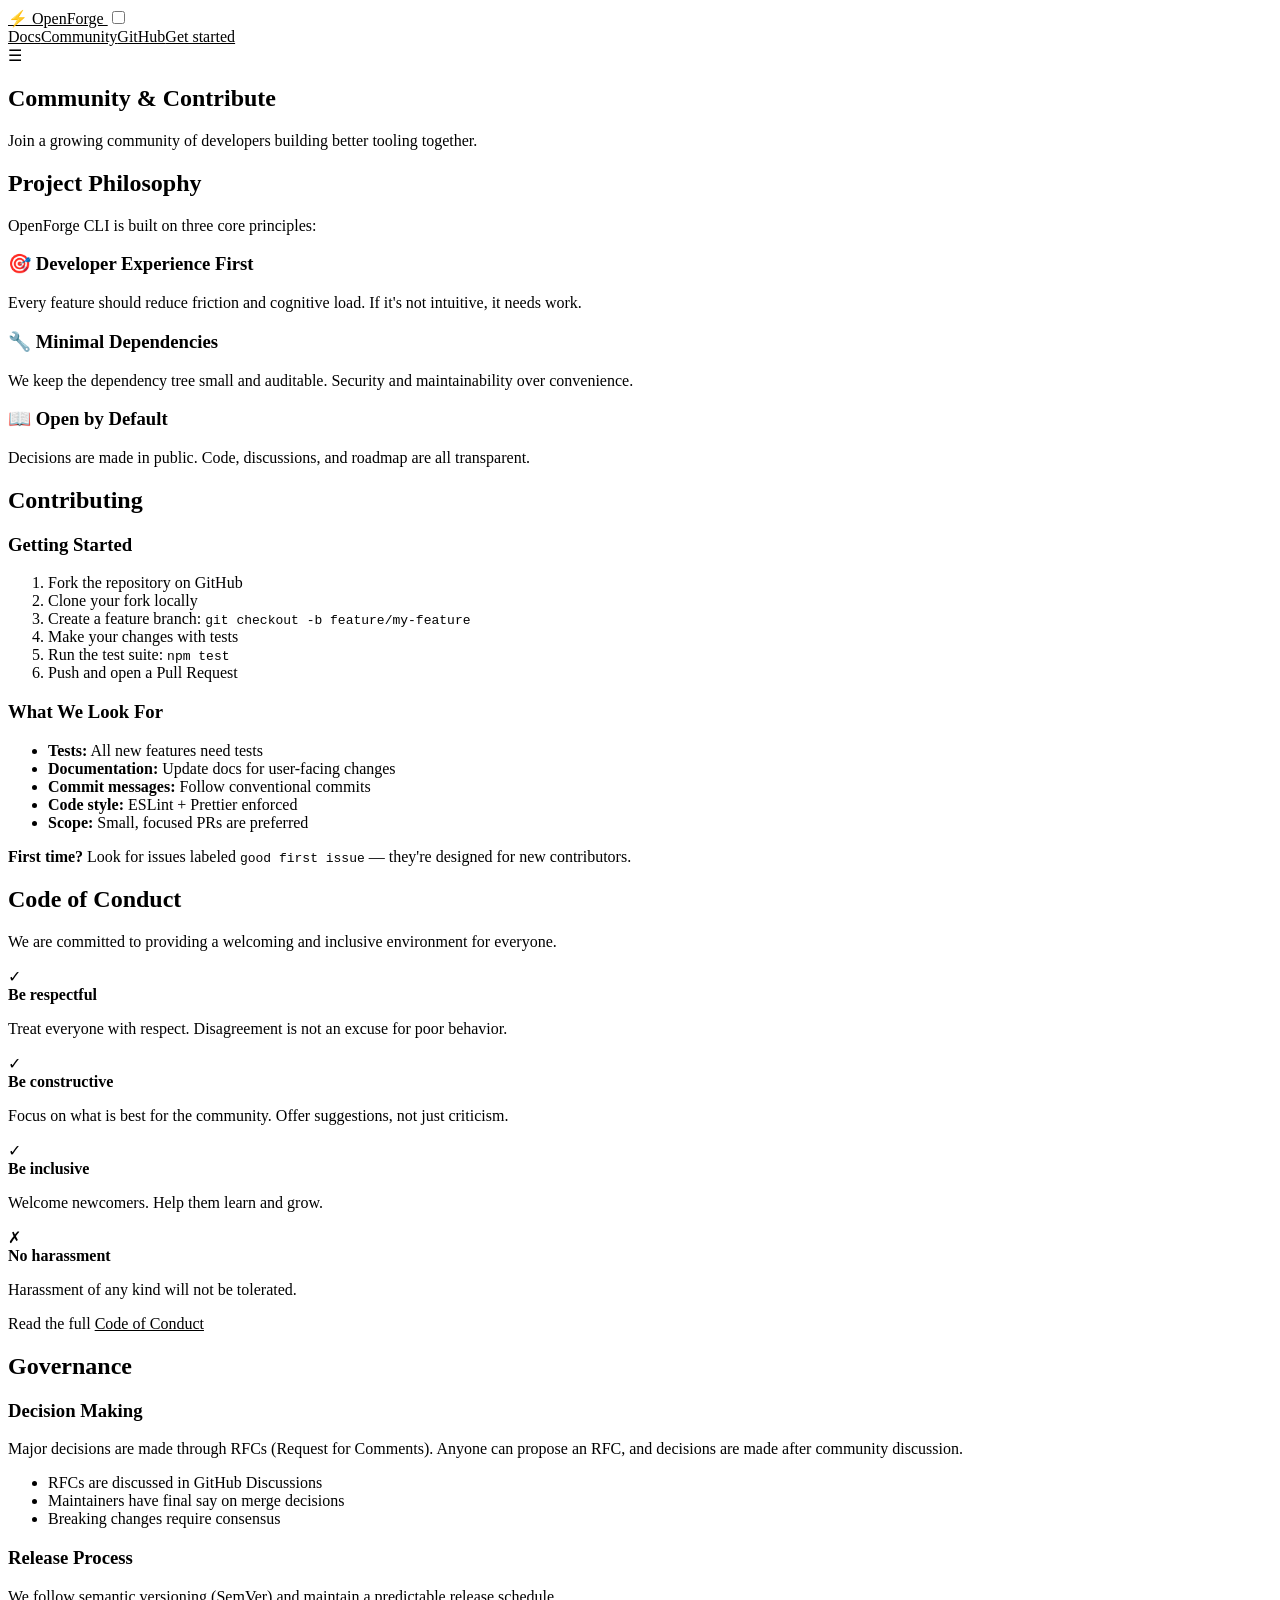
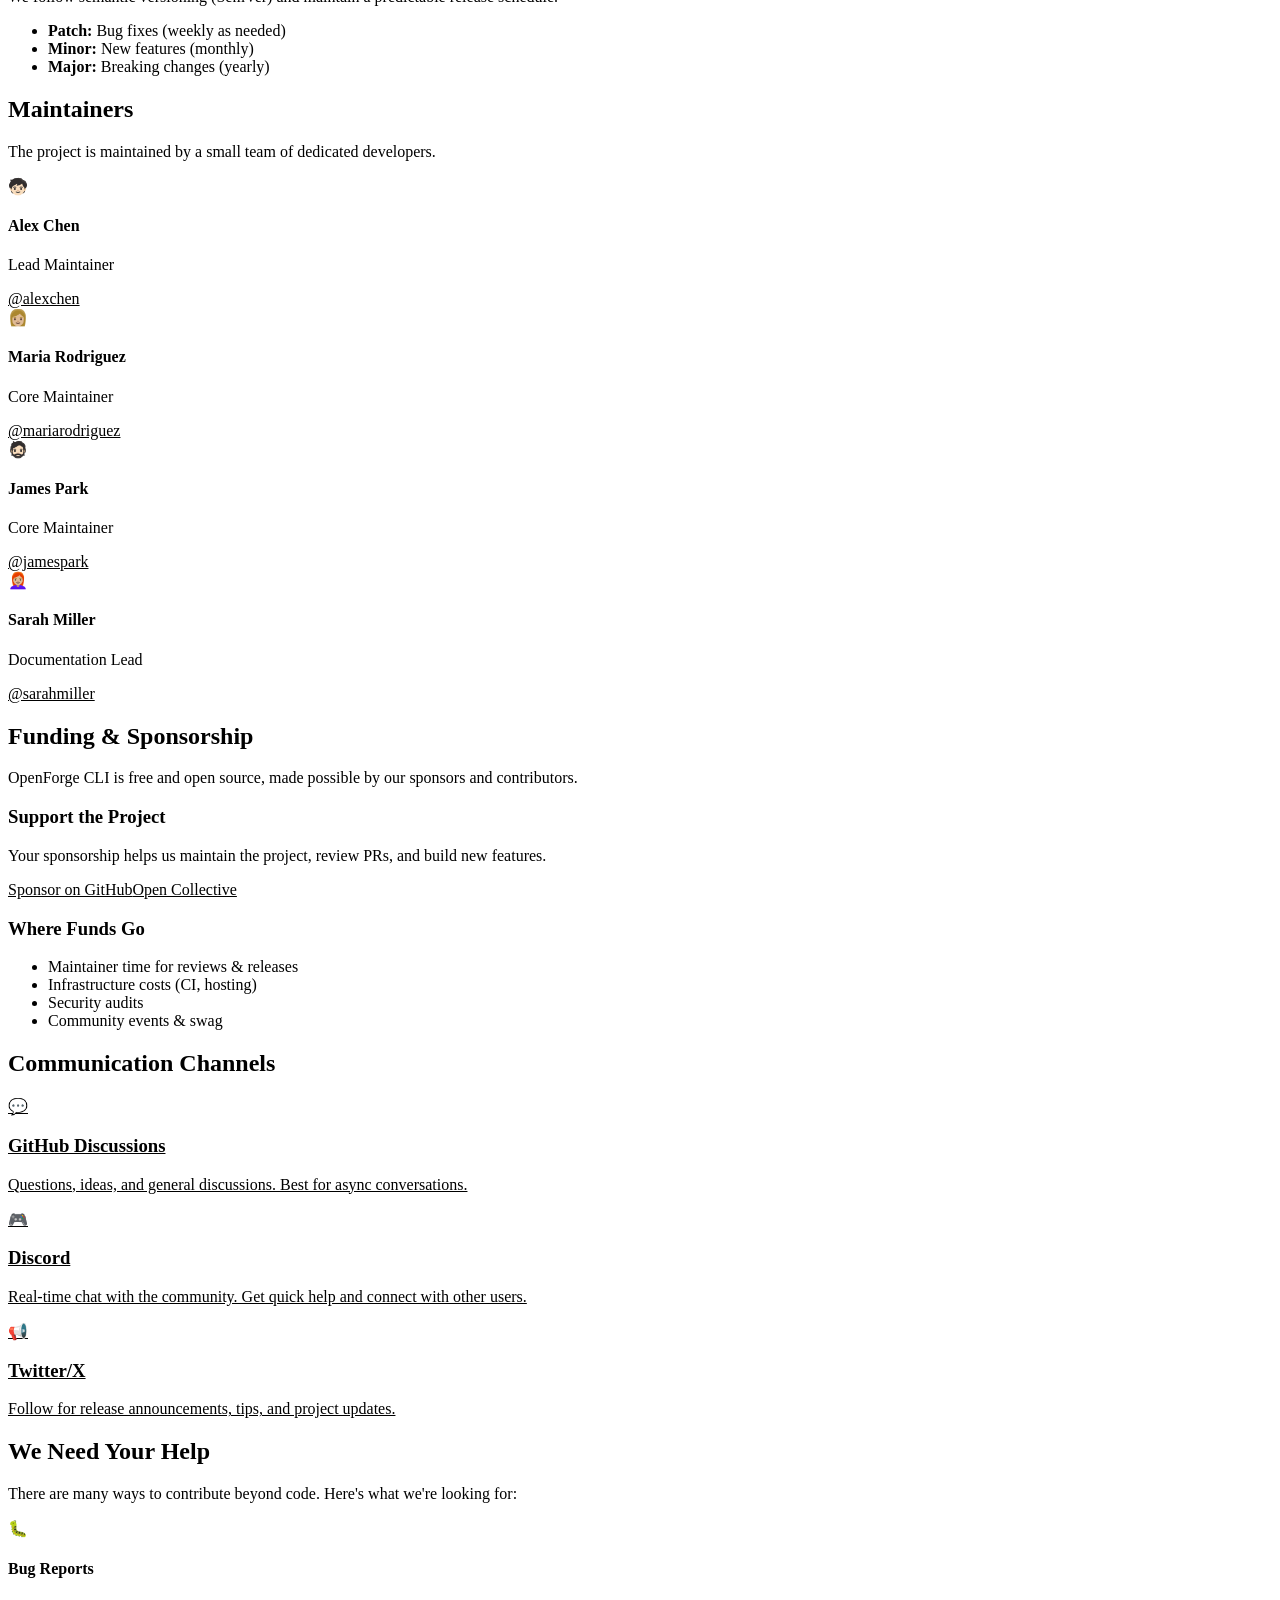
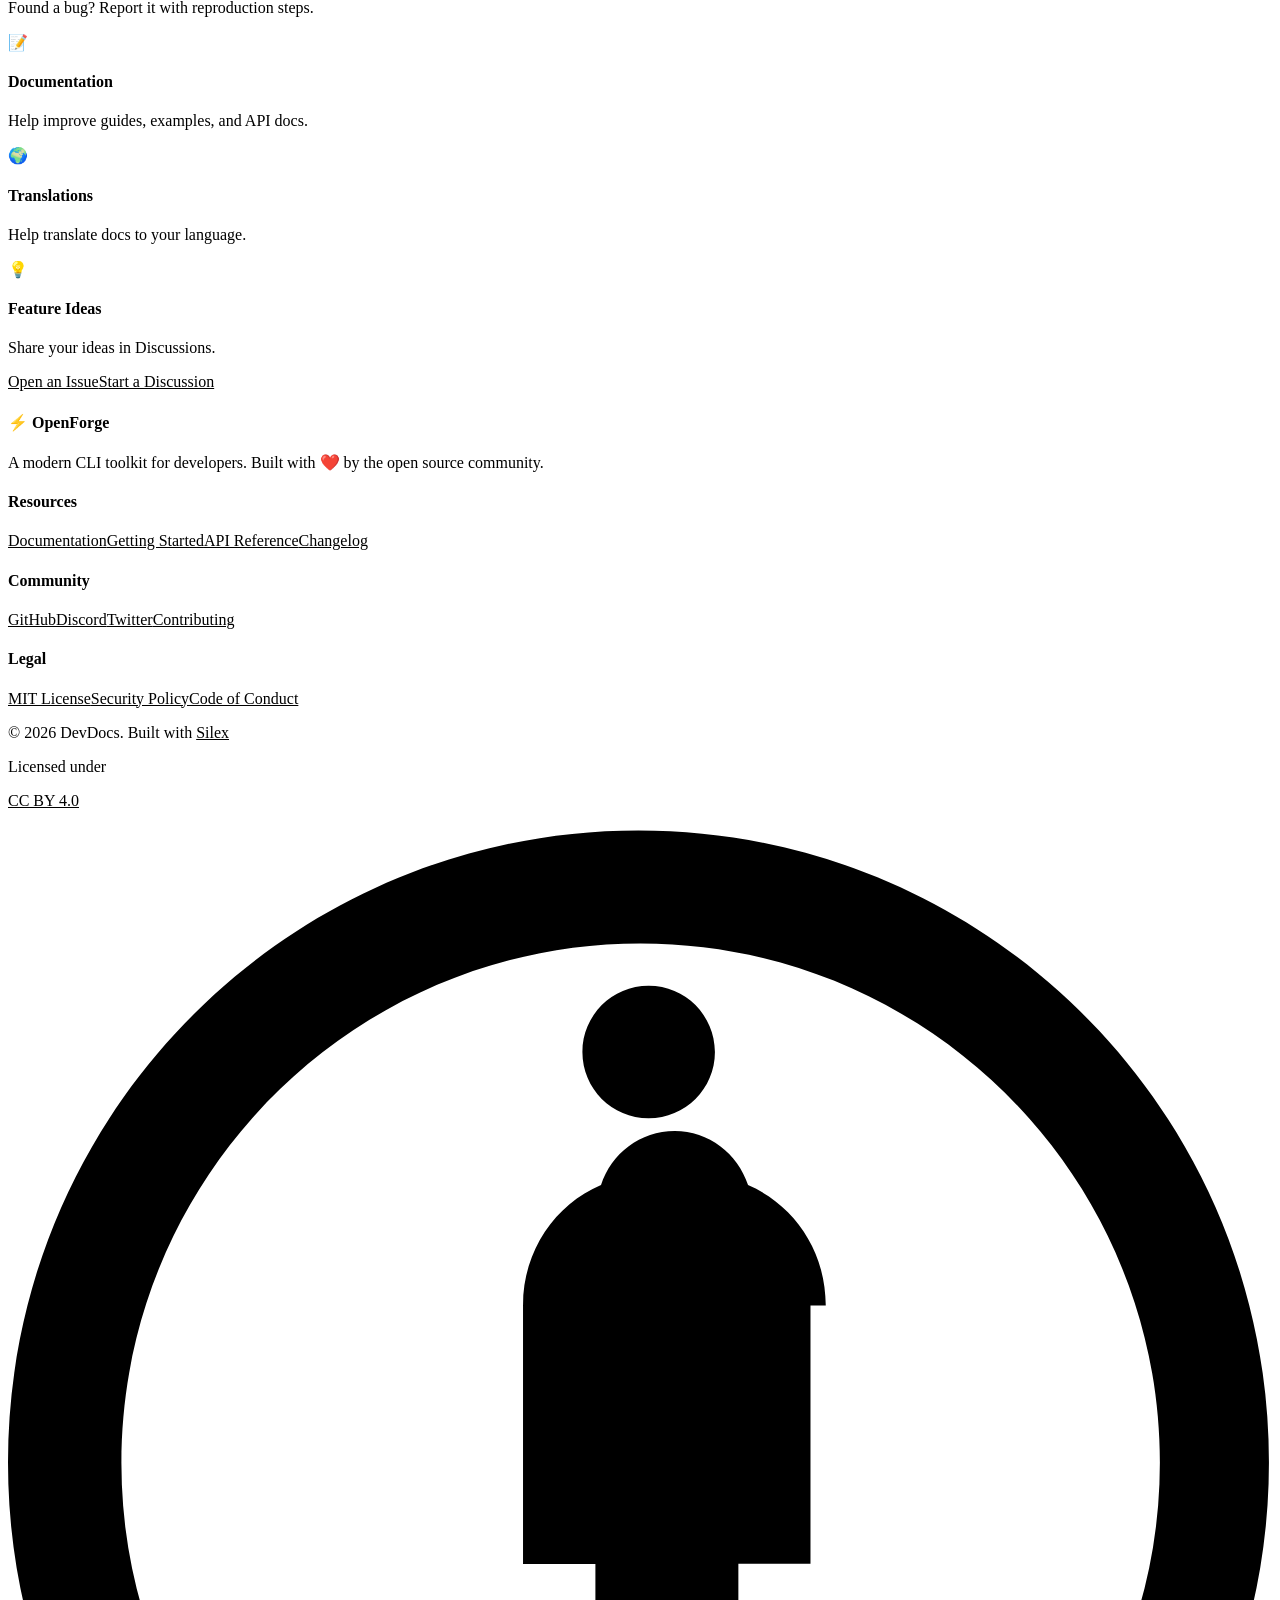
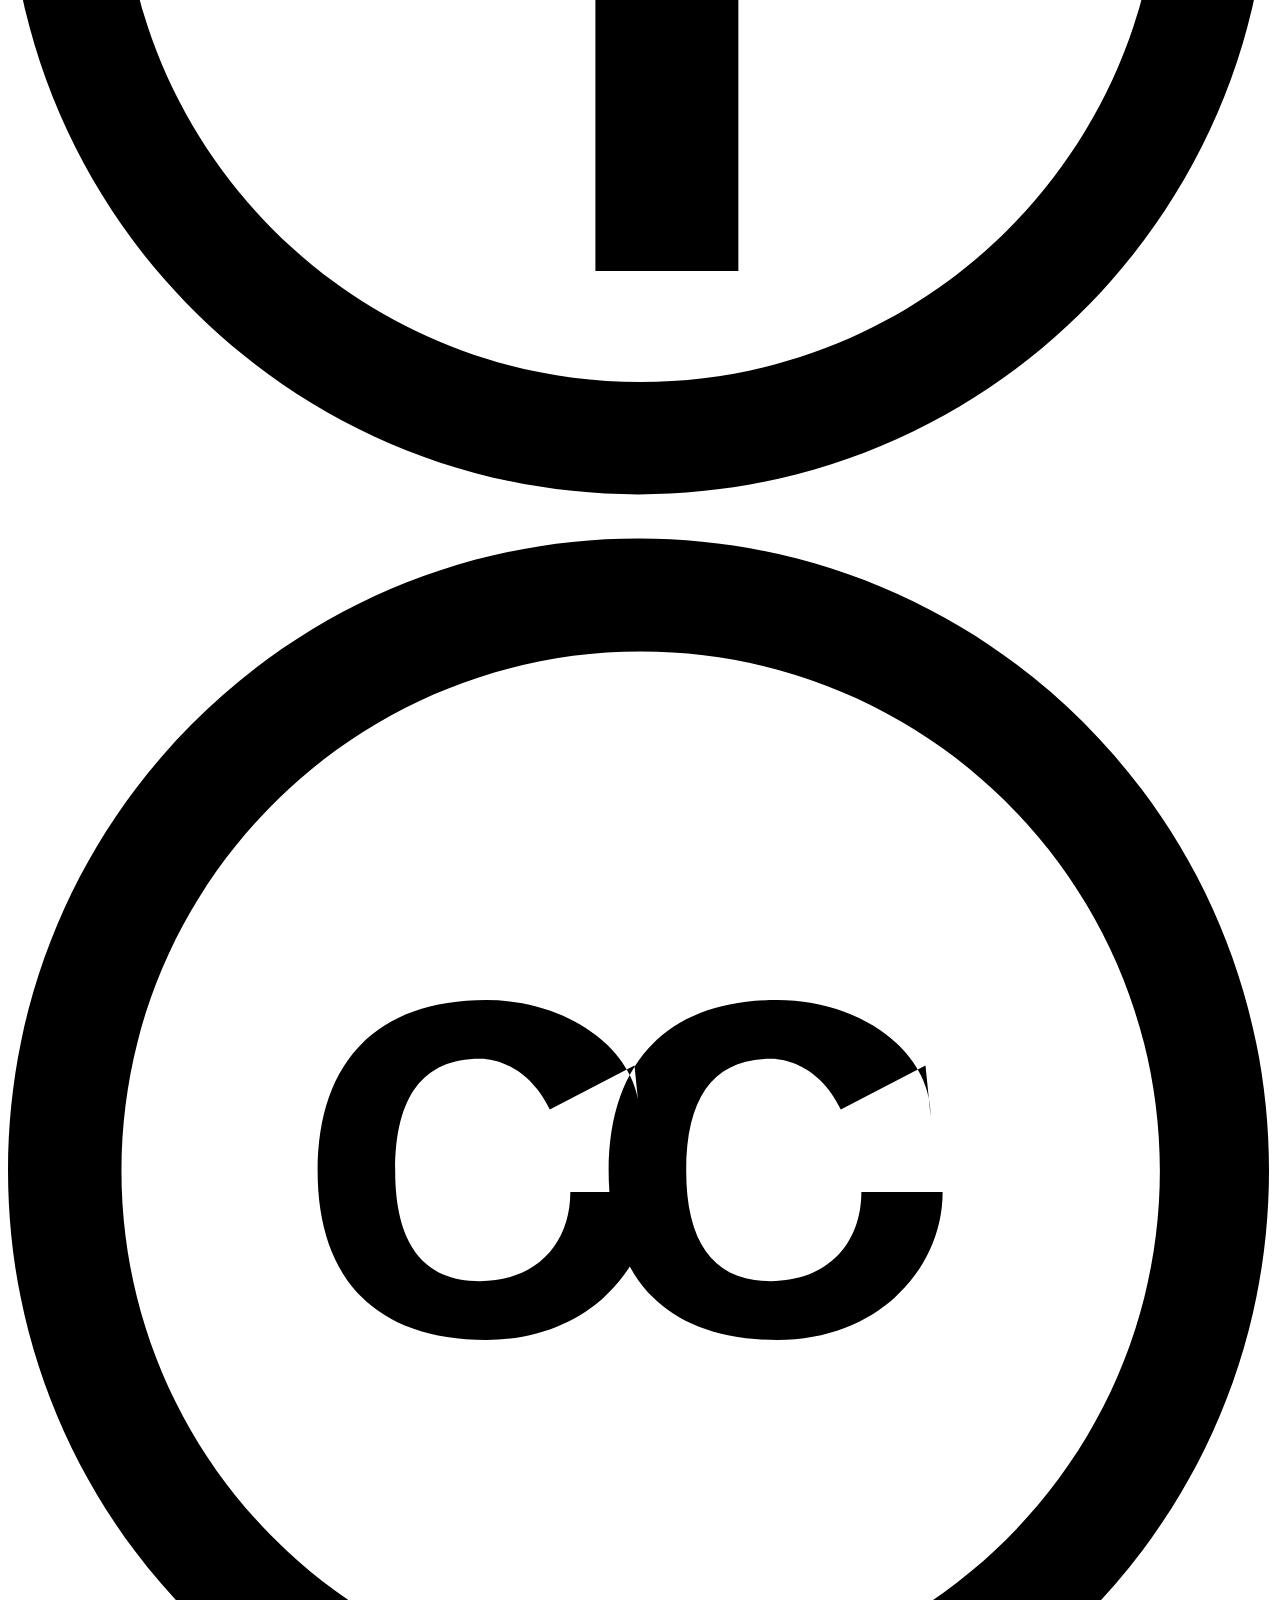
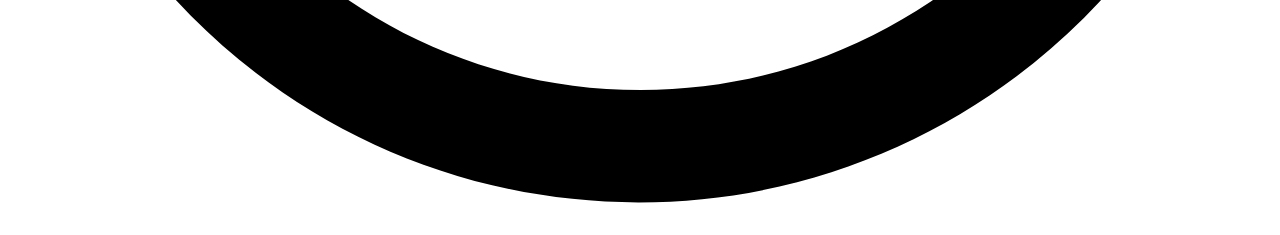
==== community.html @ 3c1cb722 "Add files via upload" ====
<!DOCTYPE html>
<html lang="en">
<head>
<meta charset="UTF-8">
<meta name="viewport" content="width=device-width, initial-scale=1.0">
<meta name="generator" content="Silex v3.6.4">
<link rel="stylesheet" href="/css/community-1cb3d62bb90f38010e7436c1c76280b53440116994b0190b74345e168803c34a.css" />
<style>a:link{color:inherit;}</style>




</head>
<body id="page-com" class="page-com"><header id="iz5ca-4" class="oss-nav current-doc"><div id="itdvq-4" class="oss-container"><a href="index.html" id="i358f-4" class="oss-nav__logo"><span id="ifiko-4">⚡</span> OpenForge
        </a><input type="checkbox"  id="nav-toggle" class="navbar__checkbox"></input><nav id="ibe1w-4" class="navbar__menu"><a href="docs.html" id="iig8u-4" class="oss-nav__link current-doc">Docs</a><a href="community.html" id="igsfy-4" class="oss-nav__link current-com">Community</a><a href="https://github.com/" id="ixjys-4" target="_blank" class="oss-nav__link">GitHub</a><a href="docs.html#getting-started" id="i0vse-4" class="oss-btn oss-btn--primary oss-btn--sm">Get started</a></nav><label for="nav-toggle" id="ixcwdug-2-4" class="navbar__toggle">☰</label></div></header><!-- Community Hero --><!-- Project Philosophy --><MAIN id="igfndfk"><section id="iu2vqd" class="oss-hero"><div id="iio37b" class="oss-container"><h1 id="iw1w8j" class="oss-h1">Community &amp; Contribute</h1><p id="iayvli" class="oss-body-lg oss-hero__subtitle">Join a growing community of developers building better tooling together.</p></div></section><section id="ihwngj" class="oss-section"><div id="i9vnek" class="oss-container"><h2 id="ibb89i" class="oss-h2">Project Philosophy</h2><div id="i4bjn6" class="oss-card oss-card--highlight"><p id="i1n6c8" class="oss-body-lg">OpenForge CLI is built on three core principles:</p><div id="io1x56" class="oss-grid oss-grid--3"><div id="ivfuli" class="oss-philosophy"><h3 id="iio8wi" class="oss-h4">🎯 Developer Experience First</h3><p id="i3m983" class="oss-body">Every feature should reduce friction and cognitive load. If it's not intuitive, it needs work.</p></div><div id="ifm24y" class="oss-philosophy"><h3 id="ic1g6s" class="oss-h4">🔧 Minimal Dependencies</h3><p id="ime1l5" class="oss-body">We keep the dependency tree small and auditable. Security and maintainability over convenience.</p></div><div id="ise27e" class="oss-philosophy"><h3 id="ij2cg7" class="oss-h4">📖 Open by Default</h3><p id="iqhzdx" class="oss-body">Decisions are made in public. Code, discussions, and roadmap are all transparent.</p></div></div></div></div></section><section id="it2etu" class="oss-section oss-section--alt"><div id="icn9rh" class="oss-container"><h2 id="ivbxpv" class="oss-h2">Contributing</h2><div id="i3iadn" class="oss-grid oss-grid--2"><div id="ie81nj" class="oss-contribute"><h3 id="iyerc4" class="oss-h3">Getting Started</h3><ol id="ioxa6q" class="oss-list oss-list--numbered"><li id="ij87n4">Fork the repository on GitHub</li><li id="inluo2">Clone your fork locally</li><li id="i0ux7z">Create a feature branch: <code id="ianxdq" class="oss-inline-code">git checkout -b feature/my-feature</code></li><li id="i8fx7r">Make your changes with tests</li><li id="i8nswk">Run the test suite: <code id="i6581s" class="oss-inline-code">npm test</code></li><li id="iulzpk">Push and open a Pull Request</li></ol></div><div id="irnalk" class="oss-contribute"><h3 id="i0x2ag" class="oss-h3">What We Look For</h3><ul id="iseo5j" class="oss-list"><li id="ig6h15"><strong id="iplpah">Tests:</strong> All new features need tests</li><li id="ipsk1j"><strong id="itsk1g">Documentation:</strong> Update docs for user-facing changes</li><li id="ir32m2"><strong id="i768ei">Commit messages:</strong> Follow conventional commits</li><li id="ijp78n"><strong id="ic4pbj">Code style:</strong> ESLint + Prettier enforced</li><li id="icmicz"><strong id="iofccf">Scope:</strong> Small, focused PRs are preferred</li></ul></div></div><div id="ij2xi2" class="oss-alert oss-alert--info"><strong id="ibs85k">First time?</strong> Look for issues labeled <code id="ik0ano" class="oss-inline-code">good first issue</code> — they're designed for new contributors.
        </div></div></section><section id="i8skp5" class="oss-section"><div id="i8bca4" class="oss-container"><h2 id="iwnqzs" class="oss-h2">Code of Conduct</h2><div id="i3vghs" class="oss-card"><p id="ictf9l" class="oss-body-lg">We are committed to providing a welcoming and inclusive environment for everyone.</p><div id="iev3xf" class="oss-conduct"><div id="i36fvv" class="oss-conduct__item"><span id="iww7hi" class="oss-conduct__icon">✓</span><div id="i4y1ht"><strong id="isda0o">Be respectful</strong><p id="iqswp9" class="oss-body oss-body--muted">Treat everyone with respect. Disagreement is not an excuse for poor behavior.</p></div></div><div id="ii1ebo" class="oss-conduct__item"><span id="ilqll1" class="oss-conduct__icon">✓</span><div id="imto6h"><strong id="ip4nvv">Be constructive</strong><p id="iapzy6" class="oss-body oss-body--muted">Focus on what is best for the community. Offer suggestions, not just criticism.</p></div></div><div id="i62o1m" class="oss-conduct__item"><span id="ia48lc" class="oss-conduct__icon">✓</span><div id="i7xvdj"><strong id="iz7mqc">Be inclusive</strong><p id="ixeb0k" class="oss-body oss-body--muted">Welcome newcomers. Help them learn and grow.</p></div></div><div id="i78wvh" class="oss-conduct__item"><span id="iksvls" class="oss-conduct__icon">✗</span><div id="i84rzk"><strong id="ir5jxh">No harassment</strong><p id="iupkx8" class="oss-body oss-body--muted">Harassment of any kind will not be tolerated.</p></div></div></div><p id="im4zq2" class="oss-body">Read the full <a href="https://github.com/openforge/cli/blob/main/CODE_OF_CONDUCT.md" id="itpd6z" class="oss-link">Code of Conduct</a></p></div></div></section><section id="ipa43k" class="oss-section oss-section--alt"><div id="iuugnk" class="oss-container"><h2 id="ilji1t" class="oss-h2">Governance</h2><div id="ie9e24" class="oss-grid oss-grid--2"><div id="idxpkk" class="oss-card"><h3 id="idvp1e" class="oss-h3">Decision Making</h3><p id="iy9yvs" class="oss-body">Major decisions are made through RFCs (Request for Comments). Anyone can propose an RFC, and decisions are made after community discussion.</p><ul id="ixp88w" class="oss-list"><li id="ib1yde">RFCs are discussed in GitHub Discussions</li><li id="ih496m">Maintainers have final say on merge decisions</li><li id="ijj7jg">Breaking changes require consensus</li></ul></div><div id="ilqk41" class="oss-card"><h3 id="i4eo7m" class="oss-h3">Release Process</h3><p id="irino4" class="oss-body">We follow semantic versioning (SemVer) and maintain a predictable release schedule.</p><ul id="iphyik" class="oss-list"><li id="ivpe6i"><strong id="idcu4v">Patch:</strong> Bug fixes (weekly as needed)</li><li id="ivdgrg"><strong id="itfsmb">Minor:</strong> New features (monthly)</li><li id="isebdd"><strong id="iv3ncu">Major:</strong> Breaking changes (yearly)</li></ul></div></div></div></section><section id="i5egi9" class="oss-section"><div id="ihyrax" class="oss-container"><h2 id="ibyoof" class="oss-h2">Maintainers</h2><p id="ixihvl" class="oss-body-lg">The project is maintained by a small team of dedicated developers.</p><div id="ir2u3y" class="oss-grid oss-grid--4"><div id="isotzl" class="oss-maintainer"><div id="ipl43p" class="oss-maintainer__avatar">🧒🏻</div><h4 id="iamylr" class="oss-maintainer__name">Alex Chen</h4><p id="is9ugj" class="oss-maintainer__role">Lead Maintainer</p><a href="https://github.com/alexchen" id="ifswwi" class="oss-maintainer__link">@alexchen</a></div><div id="iw87lr" class="oss-maintainer"><div id="iduqhj" class="oss-maintainer__avatar">👩🏼</div><h4 id="ibw16v" class="oss-maintainer__name">Maria Rodriguez</h4><p id="iwpqo1" class="oss-maintainer__role">Core Maintainer</p><a href="https://github.com/mariarodriguez" id="ifbuac" class="oss-maintainer__link">@mariarodriguez</a></div><div id="ijd9y3" class="oss-maintainer"><div id="i6ev7t" class="oss-maintainer__avatar">🧔🏻</div><h4 id="ifazmh" class="oss-maintainer__name">James Park</h4><p id="iht45b" class="oss-maintainer__role">Core Maintainer</p><a href="https://github.com/jamespark" id="ixferg" class="oss-maintainer__link">@jamespark</a></div><div id="ivskzf" class="oss-maintainer"><div id="i76cq9" class="oss-maintainer__avatar">👩🏼‍🦰</div><h4 id="iq80wv" class="oss-maintainer__name">Sarah Miller</h4><p id="i7chjh" class="oss-maintainer__role">Documentation Lead</p><a href="https://github.com/sarahmiller" id="ia7wyi" class="oss-maintainer__link">@sarahmiller</a></div></div></div></section><section id="ifkke9" class="oss-section"><div id="ia3y4b" class="oss-container"><h2 id="if6erv" class="oss-h2">Funding &amp; Sponsorship</h2><div id="ijuap8" class="oss-card oss-card--highlight"><p id="icwjxz" class="oss-body-lg">OpenForge CLI is free and open source, made possible by our sponsors and contributors.</p><div id="itm3zl" class="oss-grid oss-grid--2"><div id="ihudrk" class="oss-funding"><h3 id="iavghn" class="oss-h4">Support the Project</h3><p id="ihubd1" class="oss-body">Your sponsorship helps us maintain the project, review PRs, and build new features.</p><div id="i413li" class="oss-funding__buttons"><a href="https://github.com/sponsors/openforge" id="i40iab" class="oss-btn oss-btn--primary">Sponsor on GitHub</a><a href="https://opencollective.com/openforge" id="itmabf" class="oss-btn oss-btn--secondary">Open Collective</a></div></div><div id="ieceqe" class="oss-funding"><h3 id="ibueb6" class="oss-h4">Where Funds Go</h3><ul id="iki15j" class="oss-list"><li id="i01dx7">Maintainer time for reviews &amp; releases</li><li id="i61lef">Infrastructure costs (CI, hosting)</li><li id="irgtp8">Security audits</li><li id="iteiqg">Community events &amp; swag</li></ul></div></div></div></div></section><section id="iq8nx4" class="oss-section oss-section--alt"><div id="ivtjuf" class="oss-container"><h2 id="ivf3v9" class="oss-h2">Communication Channels</h2><div id="iwl7hh" class="oss-grid oss-grid--3"><a href="https://github.com/openforge/cli/discussions" id="inibjj" class="oss-channel"><div id="iqhqoy" class="oss-channel__icon">💬</div><h3 id="inbpbj" class="oss-channel__title">GitHub Discussions</h3><p id="i7c3g1" class="oss-channel__desc">Questions, ideas, and general discussions. Best for async conversations.</p></a><a href="https://discord.gg/openforge" id="ifmkkx" class="oss-channel"><div id="idxn4r" class="oss-channel__icon">🎮</div><h3 id="ideqr7" class="oss-channel__title">Discord</h3><p id="ie9wsw" class="oss-channel__desc">Real-time chat with the community. Get quick help and connect with other users.</p></a><a href="https://twitter.com/openforgecli" id="ijsm4w" class="oss-channel"><div id="i1a5a3" class="oss-channel__icon">📢</div><h3 id="iypi1q" class="oss-channel__title">Twitter/X</h3><p id="ihmtff" class="oss-channel__desc">Follow for release announcements, tips, and project updates.</p></a></div></div></section><section id="ibv5dg-2" class="oss-section oss-section--cta"><div id="i30ogi-2" class="oss-container"><h2 id="il7vuh-2" class="oss-h2">We Need Your Help</h2><p id="ih156o7-2" class="oss-body-lg">There are many ways to contribute beyond code. Here's what we're looking for:</p><div id="ihxkrkm-2" class="oss-grid oss-grid--4"><div id="iunt9jg-2" class="oss-help-card"><div id="iu94hug-2" class="oss-help-card__icon">🐛</div><h4 id="i0dhsvj-2" class="oss-help-card__title">Bug Reports</h4><p id="inacg87-2" class="oss-help-card__desc">Found a bug? Report it with reproduction steps.</p></div><div id="ikri86l-2" class="oss-help-card"><div id="igkz0sl-2" class="oss-help-card__icon">📝</div><h4 id="ioghs1e-2" class="oss-help-card__title">Documentation</h4><p id="im7r8zg-2" class="oss-help-card__desc">Help improve guides, examples, and API docs.</p></div><div id="ij7uo1a-2" class="oss-help-card"><div id="io5gprk-2" class="oss-help-card__icon">🌍</div><h4 id="i2kqilh-2" class="oss-help-card__title">Translations</h4><p id="ik85a1x-2" class="oss-help-card__desc">Help translate docs to your language.</p></div><div id="ikx1hai-2" class="oss-help-card"><div id="iz3fbs8-2" class="oss-help-card__icon">💡</div><h4 id="iv1wi1j-2" class="oss-help-card__title">Feature Ideas</h4><p id="ifmkqhi-2" class="oss-help-card__desc">Share your ideas in Discussions.</p></div></div><div id="iws05ml-2" class="oss-cta__buttons"><a href="https://github.com/openforge/cli/issues/new" id="i9p305r-2" class="oss-btn oss-btn--primary oss-btn--lg">Open an Issue</a><a href="https://github.com/openforge/cli/discussions/new" id="i8dyplt-2" class="oss-btn oss-btn--secondary oss-btn--lg">Start a Discussion</a></div></div></section></MAIN><footer id="iwqaij-3-2" class="oss-footer"><div id="ivsi6j-3-2" class="oss-container"><div id="itdzj2-3-2" class="oss-footer__grid"><div id="i4qnej-3-2"><h4 id="ic7qma-3-2" class="oss-footer__title"><span id="ip2wsa-3-2">⚡</span> OpenForge
            </h4><p id="i4htfe-3-2" class="oss-footer__text">A modern CLI toolkit for developers. Built with ❤️ by the open source community.</p></div><div id="iglzu6-3-2"><h4 id="ifr7t7-3-2" class="oss-footer__title">Resources</h4><a href="docs.html" id="iq20z7-3-2" class="oss-footer__link">Documentation</a><a href="docs.html#getting-started" id="iivldb-3-2" class="oss-footer__link">Getting Started</a><a href="docs.html#api" id="i6w7d2-3-2" class="oss-footer__link">API Reference</a><a href="#" id="i0l6ic-3-2" class="oss-footer__link">Changelog</a></div><div id="imy4tt-3-2"><h4 id="ihavqb-3-2" class="oss-footer__title">Community</h4><a href="https://github.com/openforge/cli" id="inl6ei-3-2" class="oss-footer__link">GitHub</a><a href="#" id="ifgv5j-3-2" class="oss-footer__link">Discord</a><a href="#" id="i3j91m-3-2" class="oss-footer__link">Twitter</a><a href="community.html" id="ic56rl-3-2" class="oss-footer__link">Contributing</a></div><div id="ikbpha-3-2"><h4 id="i2rd1k-3-2" class="oss-footer__title">Legal</h4><a href="#" id="im5gth-3-2" class="oss-footer__link">MIT License</a><a href="#" id="ipcokj-3-2" class="oss-footer__link">Security Policy</a><a href="#" id="iw3jgj-3-2" class="oss-footer__link">Code of Conduct</a></div></div><div draggable="true" id="i58k9g-2-3-2" class="oss-footer__bottom"><p draggable="true" id="iha89s000-2-3-2">© 2026 DevDocs. Built with <a draggable="true" href="https://www.silex.me/" id="ij9a3s-3-2-3-2">Silex</a></p><p draggable="true" id="iha89s-2-3-2-7-3-2-3-2">Licensed under</p><a draggable="true" href="https://creativecommons.org/licenses/by/4.0/" id="izfjej-4-2-3-2-3-2" rel="noopener" target="_blank">CC BY 4.0</a><svg draggable="true" id="i1k7yk-3-2-7-7-2-3-2" viewBox="0 0 496 512" xmlns="http://www.w3.org/2000/svg" class="cc-icon"><path d="M314.9 194.4v101.4h-28.3v120.5h-56.1V295.9h-28.4V194.4c0-21.6 12.7-39.6 30.6-47.2 4-12.4 15.4-21.2 28.9-21.2 13.4 0 24.7 8.8 28.8 21.2 17.8 7.6 30.5 25.5 30.5 47.2zm-63.5-73.4c14.4 0 26-11.6 26-26s-11.6-26-26-26-26 11.6-26 26 11.6 26 26 26zM247.4 8C110.8 8 0 118.8 0 256s110.8 248 247.4 248c136.6 0 247.4-110.8 247.4-248S384 8 247.4 8zm.8 451.9c-112.5 0-203.7-91.2-203.7-203.7S135.7 52.4 248.2 52.4s203.8 91.2 203.8 203.7-91.3 203.8-203.8 203.8z" draggable="true" fill="currentColor" id="ii0h6q-3-2-7-7-2-3-2"></path></svg><svg draggable="true" id="inlr83-3-2-7-7-2-3-2" viewBox="0 0 496 512" xmlns="http://www.w3.org/2000/svg" class="cc-icon"><path d="M245.83 214.87l-33.22 17.28c-9.43-19.58-25.24-19.93-27.46-19.93-22.13 0-33.22 14.61-33.22 43.89 0 28.67 11.09 43.35 33.22 43.35 22.13 0 35.51-14.61 35.51-34.93h31.9c0 30.23-25.5 58.01-64.86 58.01-44.5 0-66.21-25.13-66.21-66.43 0-41.02 21.71-66.97 66.21-66.97 31.62 0 60.16 19.33 60.16 45.73zm114.2 0l-33.22 17.28c-9.43-19.58-25.24-19.93-27.46-19.93-22.13 0-33.22 14.61-33.22 43.89 0 28.67 11.09 43.35 33.22 43.35 22.13 0 35.51-14.61 35.51-34.93h31.9c0 30.23-25.5 58.01-64.86 58.01-44.5 0-66.21-25.13-66.21-66.43 0-41.02 21.71-66.97 66.21-66.97 31.62 0 60.16 19.33 60.16 45.73zM247.42 8C110.77 8 0 118.78 0 256s110.77 248 247.42 248C384.06 504 494.83 393.22 494.83 256 494.83 118.78 384.06 8 247.42 8zm.84 451.91c-112.53 0-203.74-91.21-203.74-203.74S135.73 52.43 248.26 52.43s203.74 91.21 203.74 203.74-91.21 203.74-203.74 203.74z" draggable="true" fill="currentColor" id="ipuqgu-3-2-7-7-2-3-2"></path></svg></div></div></footer><!-- Contribution Guidelines --><!-- Code of Conduct --><!-- Governance --><!-- Maintainers --><!-- Communication Channels --><!-- Funding --><!-- Call for Contributors --><!-- Footer --></body>
</html>
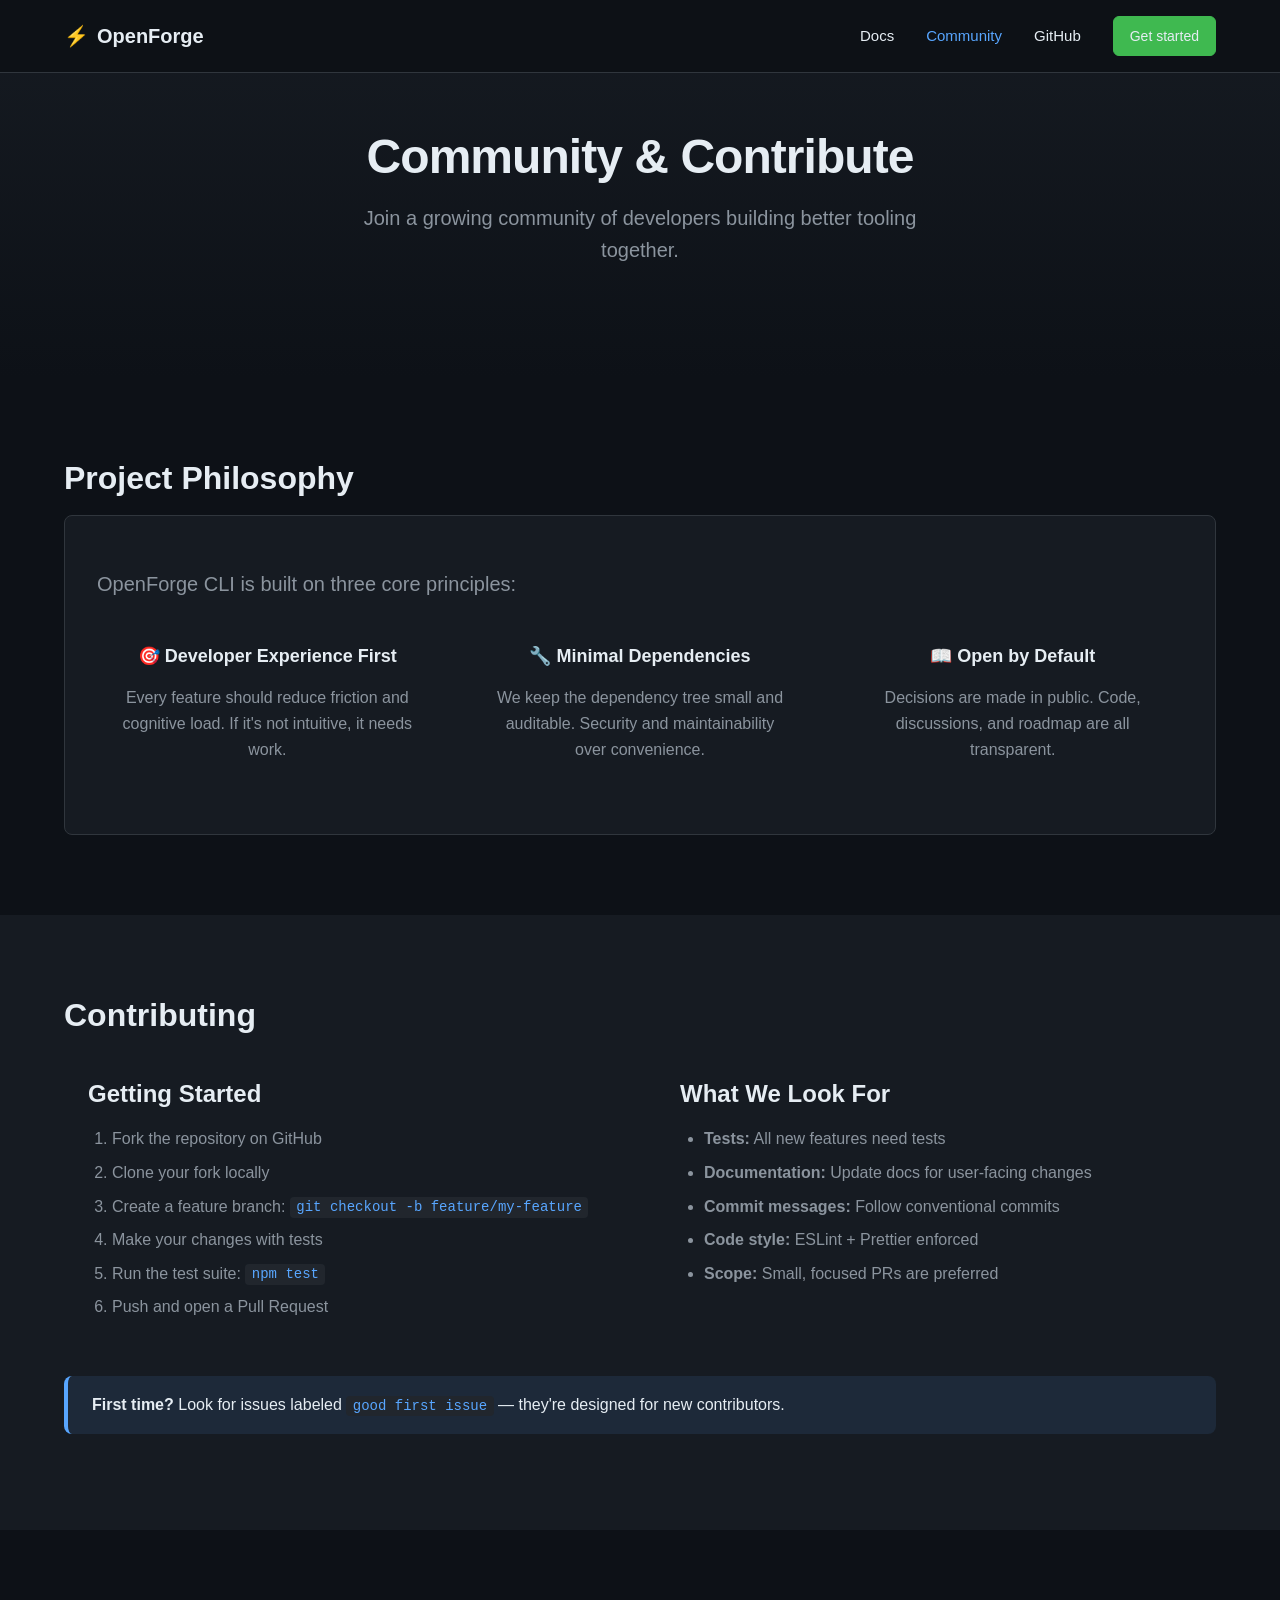
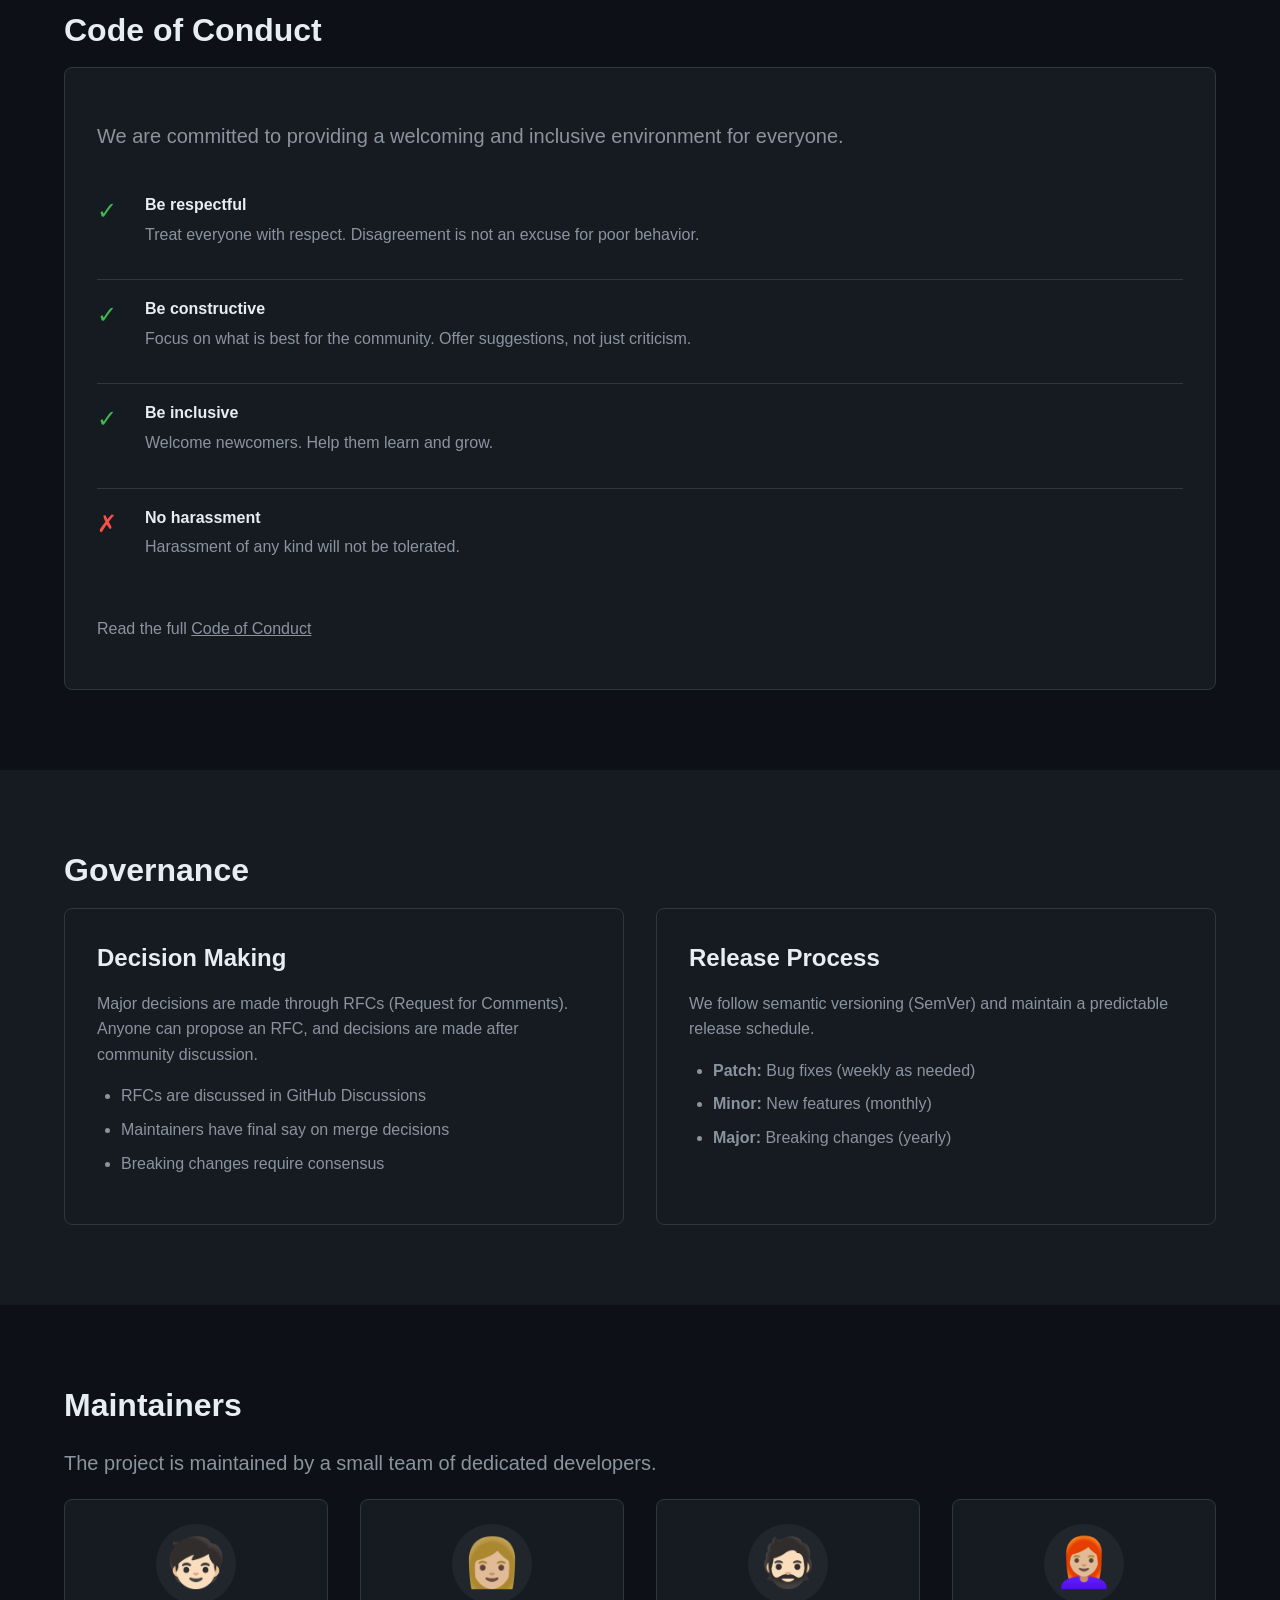
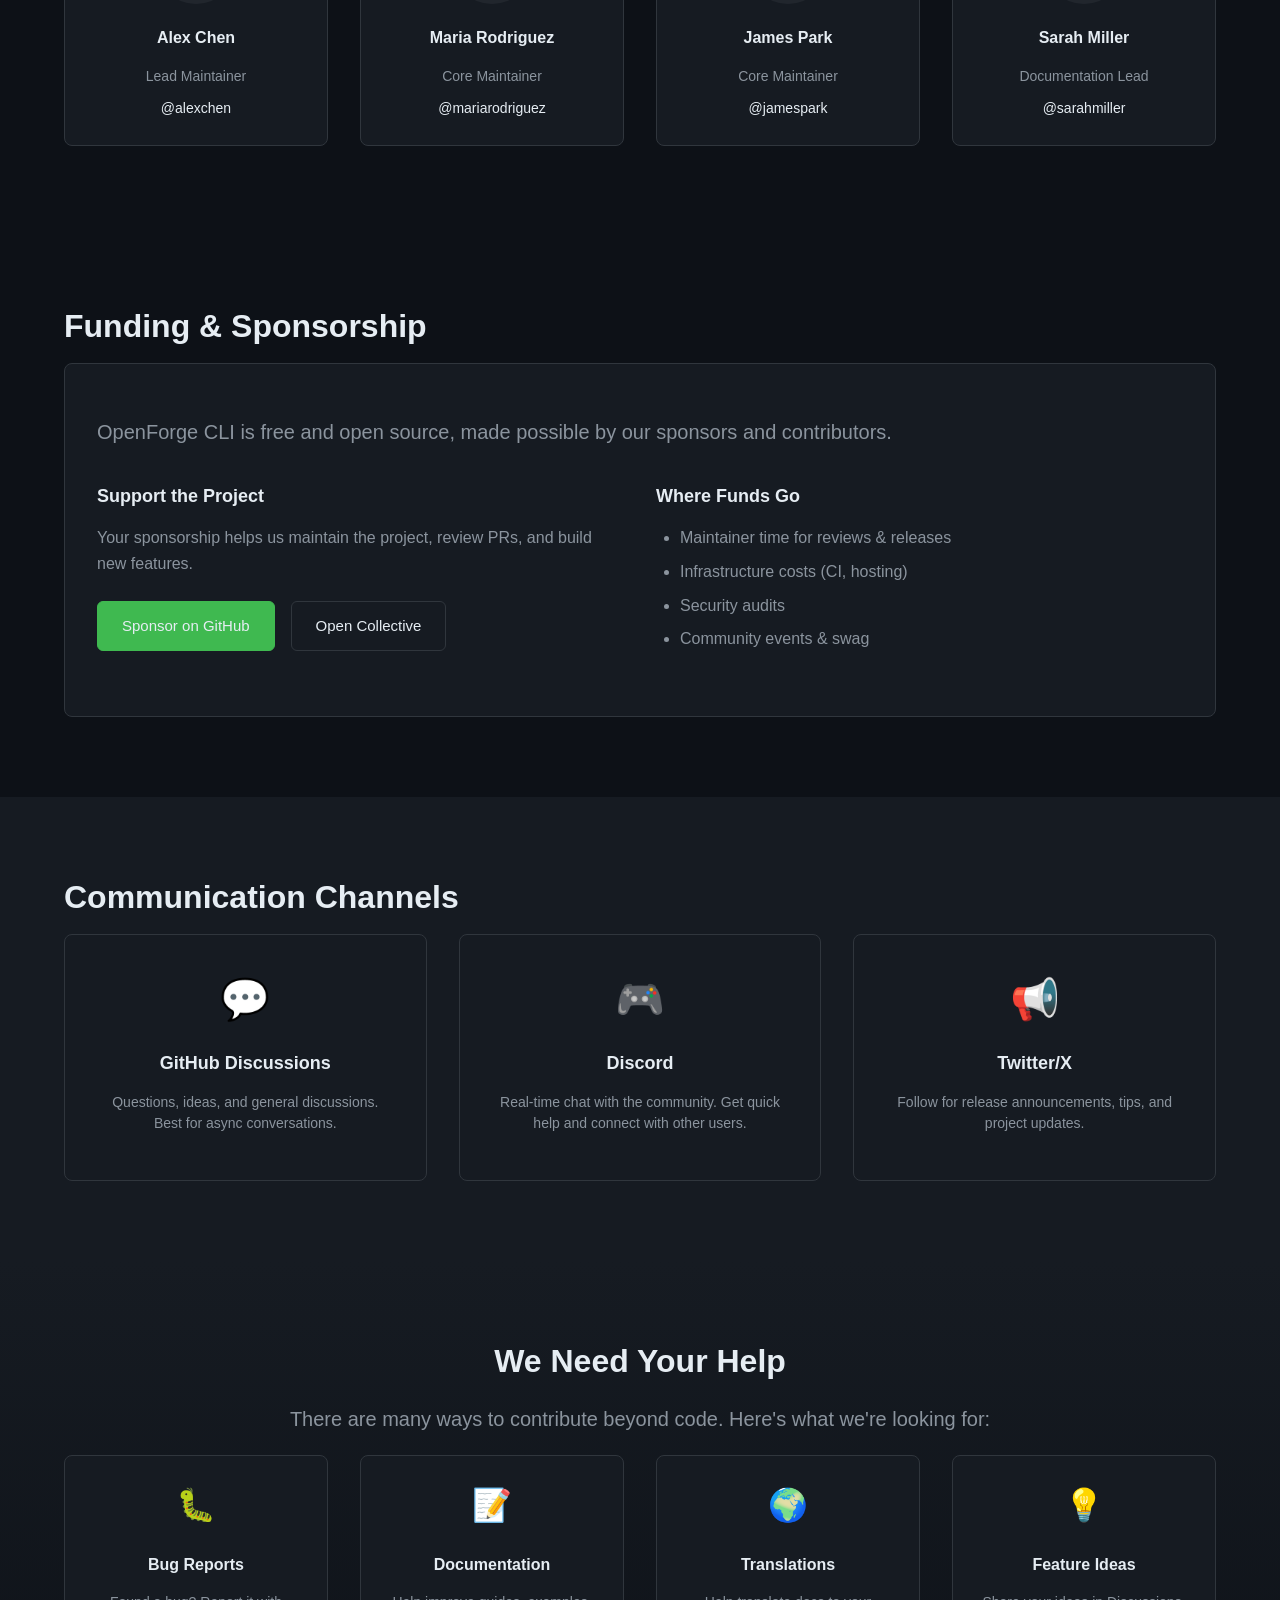
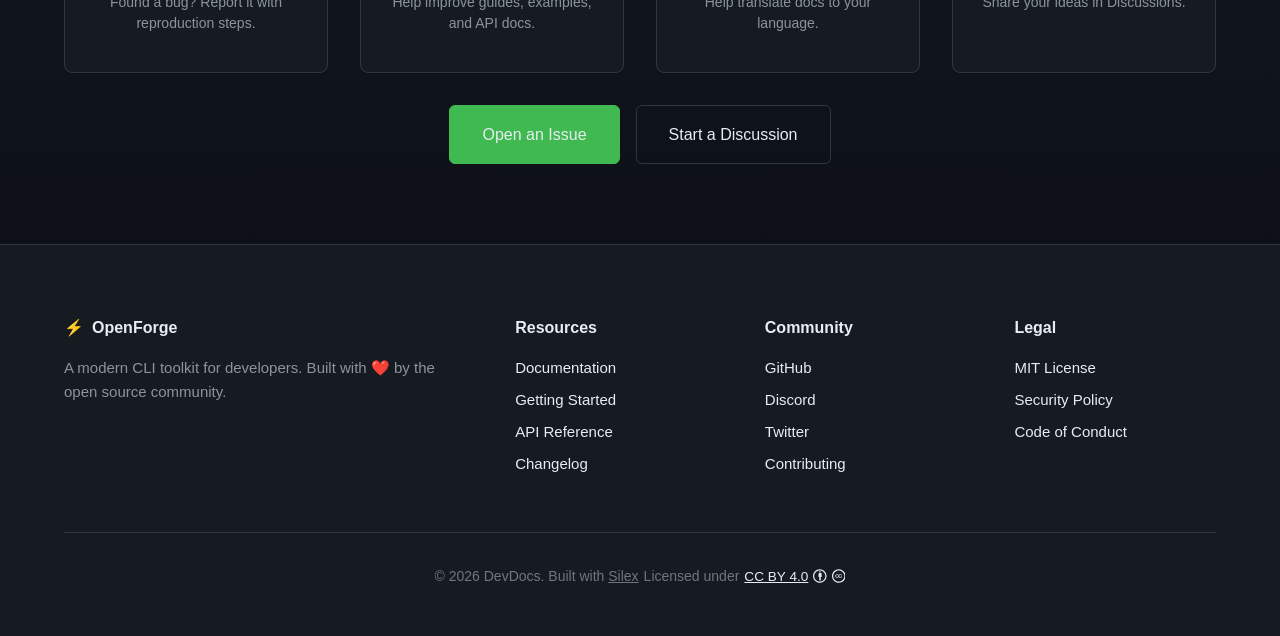
==== commit 1a9fcfe7: "Update community.html" ====
--- a/community.html
+++ b/community.html
@@ -4,7 +4,7 @@
 <meta charset="UTF-8">
 <meta name="viewport" content="width=device-width, initial-scale=1.0">
 <meta name="generator" content="Silex v3.6.4">
-<link rel="stylesheet" href="/css/community-1cb3d62bb90f38010e7436c1c76280b53440116994b0190b74345e168803c34a.css" />
+<link rel="stylesheet" href="css/community-1cb3d62bb90f38010e7436c1c76280b53440116994b0190b74345e168803c34a.css" />
 <style>a:link{color:inherit;}</style>
 
 
@@ -15,4 +15,4 @@
         </a><input type="checkbox"  id="nav-toggle" class="navbar__checkbox"></input><nav id="ibe1w-4" class="navbar__menu"><a href="docs.html" id="iig8u-4" class="oss-nav__link current-doc">Docs</a><a href="community.html" id="igsfy-4" class="oss-nav__link current-com">Community</a><a href="https://github.com/" id="ixjys-4" target="_blank" class="oss-nav__link">GitHub</a><a href="docs.html#getting-started" id="i0vse-4" class="oss-btn oss-btn--primary oss-btn--sm">Get started</a></nav><label for="nav-toggle" id="ixcwdug-2-4" class="navbar__toggle">☰</label></div></header><!-- Community Hero --><!-- Project Philosophy --><MAIN id="igfndfk"><section id="iu2vqd" class="oss-hero"><div id="iio37b" class="oss-container"><h1 id="iw1w8j" class="oss-h1">Community &amp; Contribute</h1><p id="iayvli" class="oss-body-lg oss-hero__subtitle">Join a growing community of developers building better tooling together.</p></div></section><section id="ihwngj" class="oss-section"><div id="i9vnek" class="oss-container"><h2 id="ibb89i" class="oss-h2">Project Philosophy</h2><div id="i4bjn6" class="oss-card oss-card--highlight"><p id="i1n6c8" class="oss-body-lg">OpenForge CLI is built on three core principles:</p><div id="io1x56" class="oss-grid oss-grid--3"><div id="ivfuli" class="oss-philosophy"><h3 id="iio8wi" class="oss-h4">🎯 Developer Experience First</h3><p id="i3m983" class="oss-body">Every feature should reduce friction and cognitive load. If it's not intuitive, it needs work.</p></div><div id="ifm24y" class="oss-philosophy"><h3 id="ic1g6s" class="oss-h4">🔧 Minimal Dependencies</h3><p id="ime1l5" class="oss-body">We keep the dependency tree small and auditable. Security and maintainability over convenience.</p></div><div id="ise27e" class="oss-philosophy"><h3 id="ij2cg7" class="oss-h4">📖 Open by Default</h3><p id="iqhzdx" class="oss-body">Decisions are made in public. Code, discussions, and roadmap are all transparent.</p></div></div></div></div></section><section id="it2etu" class="oss-section oss-section--alt"><div id="icn9rh" class="oss-container"><h2 id="ivbxpv" class="oss-h2">Contributing</h2><div id="i3iadn" class="oss-grid oss-grid--2"><div id="ie81nj" class="oss-contribute"><h3 id="iyerc4" class="oss-h3">Getting Started</h3><ol id="ioxa6q" class="oss-list oss-list--numbered"><li id="ij87n4">Fork the repository on GitHub</li><li id="inluo2">Clone your fork locally</li><li id="i0ux7z">Create a feature branch: <code id="ianxdq" class="oss-inline-code">git checkout -b feature/my-feature</code></li><li id="i8fx7r">Make your changes with tests</li><li id="i8nswk">Run the test suite: <code id="i6581s" class="oss-inline-code">npm test</code></li><li id="iulzpk">Push and open a Pull Request</li></ol></div><div id="irnalk" class="oss-contribute"><h3 id="i0x2ag" class="oss-h3">What We Look For</h3><ul id="iseo5j" class="oss-list"><li id="ig6h15"><strong id="iplpah">Tests:</strong> All new features need tests</li><li id="ipsk1j"><strong id="itsk1g">Documentation:</strong> Update docs for user-facing changes</li><li id="ir32m2"><strong id="i768ei">Commit messages:</strong> Follow conventional commits</li><li id="ijp78n"><strong id="ic4pbj">Code style:</strong> ESLint + Prettier enforced</li><li id="icmicz"><strong id="iofccf">Scope:</strong> Small, focused PRs are preferred</li></ul></div></div><div id="ij2xi2" class="oss-alert oss-alert--info"><strong id="ibs85k">First time?</strong> Look for issues labeled <code id="ik0ano" class="oss-inline-code">good first issue</code> — they're designed for new contributors.
         </div></div></section><section id="i8skp5" class="oss-section"><div id="i8bca4" class="oss-container"><h2 id="iwnqzs" class="oss-h2">Code of Conduct</h2><div id="i3vghs" class="oss-card"><p id="ictf9l" class="oss-body-lg">We are committed to providing a welcoming and inclusive environment for everyone.</p><div id="iev3xf" class="oss-conduct"><div id="i36fvv" class="oss-conduct__item"><span id="iww7hi" class="oss-conduct__icon">✓</span><div id="i4y1ht"><strong id="isda0o">Be respectful</strong><p id="iqswp9" class="oss-body oss-body--muted">Treat everyone with respect. Disagreement is not an excuse for poor behavior.</p></div></div><div id="ii1ebo" class="oss-conduct__item"><span id="ilqll1" class="oss-conduct__icon">✓</span><div id="imto6h"><strong id="ip4nvv">Be constructive</strong><p id="iapzy6" class="oss-body oss-body--muted">Focus on what is best for the community. Offer suggestions, not just criticism.</p></div></div><div id="i62o1m" class="oss-conduct__item"><span id="ia48lc" class="oss-conduct__icon">✓</span><div id="i7xvdj"><strong id="iz7mqc">Be inclusive</strong><p id="ixeb0k" class="oss-body oss-body--muted">Welcome newcomers. Help them learn and grow.</p></div></div><div id="i78wvh" class="oss-conduct__item"><span id="iksvls" class="oss-conduct__icon">✗</span><div id="i84rzk"><strong id="ir5jxh">No harassment</strong><p id="iupkx8" class="oss-body oss-body--muted">Harassment of any kind will not be tolerated.</p></div></div></div><p id="im4zq2" class="oss-body">Read the full <a href="https://github.com/openforge/cli/blob/main/CODE_OF_CONDUCT.md" id="itpd6z" class="oss-link">Code of Conduct</a></p></div></div></section><section id="ipa43k" class="oss-section oss-section--alt"><div id="iuugnk" class="oss-container"><h2 id="ilji1t" class="oss-h2">Governance</h2><div id="ie9e24" class="oss-grid oss-grid--2"><div id="idxpkk" class="oss-card"><h3 id="idvp1e" class="oss-h3">Decision Making</h3><p id="iy9yvs" class="oss-body">Major decisions are made through RFCs (Request for Comments). Anyone can propose an RFC, and decisions are made after community discussion.</p><ul id="ixp88w" class="oss-list"><li id="ib1yde">RFCs are discussed in GitHub Discussions</li><li id="ih496m">Maintainers have final say on merge decisions</li><li id="ijj7jg">Breaking changes require consensus</li></ul></div><div id="ilqk41" class="oss-card"><h3 id="i4eo7m" class="oss-h3">Release Process</h3><p id="irino4" class="oss-body">We follow semantic versioning (SemVer) and maintain a predictable release schedule.</p><ul id="iphyik" class="oss-list"><li id="ivpe6i"><strong id="idcu4v">Patch:</strong> Bug fixes (weekly as needed)</li><li id="ivdgrg"><strong id="itfsmb">Minor:</strong> New features (monthly)</li><li id="isebdd"><strong id="iv3ncu">Major:</strong> Breaking changes (yearly)</li></ul></div></div></div></section><section id="i5egi9" class="oss-section"><div id="ihyrax" class="oss-container"><h2 id="ibyoof" class="oss-h2">Maintainers</h2><p id="ixihvl" class="oss-body-lg">The project is maintained by a small team of dedicated developers.</p><div id="ir2u3y" class="oss-grid oss-grid--4"><div id="isotzl" class="oss-maintainer"><div id="ipl43p" class="oss-maintainer__avatar">🧒🏻</div><h4 id="iamylr" class="oss-maintainer__name">Alex Chen</h4><p id="is9ugj" class="oss-maintainer__role">Lead Maintainer</p><a href="https://github.com/alexchen" id="ifswwi" class="oss-maintainer__link">@alexchen</a></div><div id="iw87lr" class="oss-maintainer"><div id="iduqhj" class="oss-maintainer__avatar">👩🏼</div><h4 id="ibw16v" class="oss-maintainer__name">Maria Rodriguez</h4><p id="iwpqo1" class="oss-maintainer__role">Core Maintainer</p><a href="https://github.com/mariarodriguez" id="ifbuac" class="oss-maintainer__link">@mariarodriguez</a></div><div id="ijd9y3" class="oss-maintainer"><div id="i6ev7t" class="oss-maintainer__avatar">🧔🏻</div><h4 id="ifazmh" class="oss-maintainer__name">James Park</h4><p id="iht45b" class="oss-maintainer__role">Core Maintainer</p><a href="https://github.com/jamespark" id="ixferg" class="oss-maintainer__link">@jamespark</a></div><div id="ivskzf" class="oss-maintainer"><div id="i76cq9" class="oss-maintainer__avatar">👩🏼‍🦰</div><h4 id="iq80wv" class="oss-maintainer__name">Sarah Miller</h4><p id="i7chjh" class="oss-maintainer__role">Documentation Lead</p><a href="https://github.com/sarahmiller" id="ia7wyi" class="oss-maintainer__link">@sarahmiller</a></div></div></div></section><section id="ifkke9" class="oss-section"><div id="ia3y4b" class="oss-container"><h2 id="if6erv" class="oss-h2">Funding &amp; Sponsorship</h2><div id="ijuap8" class="oss-card oss-card--highlight"><p id="icwjxz" class="oss-body-lg">OpenForge CLI is free and open source, made possible by our sponsors and contributors.</p><div id="itm3zl" class="oss-grid oss-grid--2"><div id="ihudrk" class="oss-funding"><h3 id="iavghn" class="oss-h4">Support the Project</h3><p id="ihubd1" class="oss-body">Your sponsorship helps us maintain the project, review PRs, and build new features.</p><div id="i413li" class="oss-funding__buttons"><a href="https://github.com/sponsors/openforge" id="i40iab" class="oss-btn oss-btn--primary">Sponsor on GitHub</a><a href="https://opencollective.com/openforge" id="itmabf" class="oss-btn oss-btn--secondary">Open Collective</a></div></div><div id="ieceqe" class="oss-funding"><h3 id="ibueb6" class="oss-h4">Where Funds Go</h3><ul id="iki15j" class="oss-list"><li id="i01dx7">Maintainer time for reviews &amp; releases</li><li id="i61lef">Infrastructure costs (CI, hosting)</li><li id="irgtp8">Security audits</li><li id="iteiqg">Community events &amp; swag</li></ul></div></div></div></div></section><section id="iq8nx4" class="oss-section oss-section--alt"><div id="ivtjuf" class="oss-container"><h2 id="ivf3v9" class="oss-h2">Communication Channels</h2><div id="iwl7hh" class="oss-grid oss-grid--3"><a href="https://github.com/openforge/cli/discussions" id="inibjj" class="oss-channel"><div id="iqhqoy" class="oss-channel__icon">💬</div><h3 id="inbpbj" class="oss-channel__title">GitHub Discussions</h3><p id="i7c3g1" class="oss-channel__desc">Questions, ideas, and general discussions. Best for async conversations.</p></a><a href="https://discord.gg/openforge" id="ifmkkx" class="oss-channel"><div id="idxn4r" class="oss-channel__icon">🎮</div><h3 id="ideqr7" class="oss-channel__title">Discord</h3><p id="ie9wsw" class="oss-channel__desc">Real-time chat with the community. Get quick help and connect with other users.</p></a><a href="https://twitter.com/openforgecli" id="ijsm4w" class="oss-channel"><div id="i1a5a3" class="oss-channel__icon">📢</div><h3 id="iypi1q" class="oss-channel__title">Twitter/X</h3><p id="ihmtff" class="oss-channel__desc">Follow for release announcements, tips, and project updates.</p></a></div></div></section><section id="ibv5dg-2" class="oss-section oss-section--cta"><div id="i30ogi-2" class="oss-container"><h2 id="il7vuh-2" class="oss-h2">We Need Your Help</h2><p id="ih156o7-2" class="oss-body-lg">There are many ways to contribute beyond code. Here's what we're looking for:</p><div id="ihxkrkm-2" class="oss-grid oss-grid--4"><div id="iunt9jg-2" class="oss-help-card"><div id="iu94hug-2" class="oss-help-card__icon">🐛</div><h4 id="i0dhsvj-2" class="oss-help-card__title">Bug Reports</h4><p id="inacg87-2" class="oss-help-card__desc">Found a bug? Report it with reproduction steps.</p></div><div id="ikri86l-2" class="oss-help-card"><div id="igkz0sl-2" class="oss-help-card__icon">📝</div><h4 id="ioghs1e-2" class="oss-help-card__title">Documentation</h4><p id="im7r8zg-2" class="oss-help-card__desc">Help improve guides, examples, and API docs.</p></div><div id="ij7uo1a-2" class="oss-help-card"><div id="io5gprk-2" class="oss-help-card__icon">🌍</div><h4 id="i2kqilh-2" class="oss-help-card__title">Translations</h4><p id="ik85a1x-2" class="oss-help-card__desc">Help translate docs to your language.</p></div><div id="ikx1hai-2" class="oss-help-card"><div id="iz3fbs8-2" class="oss-help-card__icon">💡</div><h4 id="iv1wi1j-2" class="oss-help-card__title">Feature Ideas</h4><p id="ifmkqhi-2" class="oss-help-card__desc">Share your ideas in Discussions.</p></div></div><div id="iws05ml-2" class="oss-cta__buttons"><a href="https://github.com/openforge/cli/issues/new" id="i9p305r-2" class="oss-btn oss-btn--primary oss-btn--lg">Open an Issue</a><a href="https://github.com/openforge/cli/discussions/new" id="i8dyplt-2" class="oss-btn oss-btn--secondary oss-btn--lg">Start a Discussion</a></div></div></section></MAIN><footer id="iwqaij-3-2" class="oss-footer"><div id="ivsi6j-3-2" class="oss-container"><div id="itdzj2-3-2" class="oss-footer__grid"><div id="i4qnej-3-2"><h4 id="ic7qma-3-2" class="oss-footer__title"><span id="ip2wsa-3-2">⚡</span> OpenForge
             </h4><p id="i4htfe-3-2" class="oss-footer__text">A modern CLI toolkit for developers. Built with ❤️ by the open source community.</p></div><div id="iglzu6-3-2"><h4 id="ifr7t7-3-2" class="oss-footer__title">Resources</h4><a href="docs.html" id="iq20z7-3-2" class="oss-footer__link">Documentation</a><a href="docs.html#getting-started" id="iivldb-3-2" class="oss-footer__link">Getting Started</a><a href="docs.html#api" id="i6w7d2-3-2" class="oss-footer__link">API Reference</a><a href="#" id="i0l6ic-3-2" class="oss-footer__link">Changelog</a></div><div id="imy4tt-3-2"><h4 id="ihavqb-3-2" class="oss-footer__title">Community</h4><a href="https://github.com/openforge/cli" id="inl6ei-3-2" class="oss-footer__link">GitHub</a><a href="#" id="ifgv5j-3-2" class="oss-footer__link">Discord</a><a href="#" id="i3j91m-3-2" class="oss-footer__link">Twitter</a><a href="community.html" id="ic56rl-3-2" class="oss-footer__link">Contributing</a></div><div id="ikbpha-3-2"><h4 id="i2rd1k-3-2" class="oss-footer__title">Legal</h4><a href="#" id="im5gth-3-2" class="oss-footer__link">MIT License</a><a href="#" id="ipcokj-3-2" class="oss-footer__link">Security Policy</a><a href="#" id="iw3jgj-3-2" class="oss-footer__link">Code of Conduct</a></div></div><div draggable="true" id="i58k9g-2-3-2" class="oss-footer__bottom"><p draggable="true" id="iha89s000-2-3-2">© 2026 DevDocs. Built with <a draggable="true" href="https://www.silex.me/" id="ij9a3s-3-2-3-2">Silex</a></p><p draggable="true" id="iha89s-2-3-2-7-3-2-3-2">Licensed under</p><a draggable="true" href="https://creativecommons.org/licenses/by/4.0/" id="izfjej-4-2-3-2-3-2" rel="noopener" target="_blank">CC BY 4.0</a><svg draggable="true" id="i1k7yk-3-2-7-7-2-3-2" viewBox="0 0 496 512" xmlns="http://www.w3.org/2000/svg" class="cc-icon"><path d="M314.9 194.4v101.4h-28.3v120.5h-56.1V295.9h-28.4V194.4c0-21.6 12.7-39.6 30.6-47.2 4-12.4 15.4-21.2 28.9-21.2 13.4 0 24.7 8.8 28.8 21.2 17.8 7.6 30.5 25.5 30.5 47.2zm-63.5-73.4c14.4 0 26-11.6 26-26s-11.6-26-26-26-26 11.6-26 26 11.6 26 26 26zM247.4 8C110.8 8 0 118.8 0 256s110.8 248 247.4 248c136.6 0 247.4-110.8 247.4-248S384 8 247.4 8zm.8 451.9c-112.5 0-203.7-91.2-203.7-203.7S135.7 52.4 248.2 52.4s203.8 91.2 203.8 203.7-91.3 203.8-203.8 203.8z" draggable="true" fill="currentColor" id="ii0h6q-3-2-7-7-2-3-2"></path></svg><svg draggable="true" id="inlr83-3-2-7-7-2-3-2" viewBox="0 0 496 512" xmlns="http://www.w3.org/2000/svg" class="cc-icon"><path d="M245.83 214.87l-33.22 17.28c-9.43-19.58-25.24-19.93-27.46-19.93-22.13 0-33.22 14.61-33.22 43.89 0 28.67 11.09 43.35 33.22 43.35 22.13 0 35.51-14.61 35.51-34.93h31.9c0 30.23-25.5 58.01-64.86 58.01-44.5 0-66.21-25.13-66.21-66.43 0-41.02 21.71-66.97 66.21-66.97 31.62 0 60.16 19.33 60.16 45.73zm114.2 0l-33.22 17.28c-9.43-19.58-25.24-19.93-27.46-19.93-22.13 0-33.22 14.61-33.22 43.89 0 28.67 11.09 43.35 33.22 43.35 22.13 0 35.51-14.61 35.51-34.93h31.9c0 30.23-25.5 58.01-64.86 58.01-44.5 0-66.21-25.13-66.21-66.43 0-41.02 21.71-66.97 66.21-66.97 31.62 0 60.16 19.33 60.16 45.73zM247.42 8C110.77 8 0 118.78 0 256s110.77 248 247.42 248C384.06 504 494.83 393.22 494.83 256 494.83 118.78 384.06 8 247.42 8zm.84 451.91c-112.53 0-203.74-91.21-203.74-203.74S135.73 52.43 248.26 52.43s203.74 91.21 203.74 203.74-91.21 203.74-203.74 203.74z" draggable="true" fill="currentColor" id="ipuqgu-3-2-7-7-2-3-2"></path></svg></div></div></footer><!-- Contribution Guidelines --><!-- Code of Conduct --><!-- Governance --><!-- Maintainers --><!-- Communication Channels --><!-- Funding --><!-- Call for Contributors --><!-- Footer --></body>
-</html>+</html>
--- a/css/community-1cb3d62bb90f38010e7436c1c76280b53440116994b0190b74345e168803c34a.css
+++ b/css/community-1cb3d62bb90f38010e7436c1c76280b53440116994b0190b74345e168803c34a.css
@@ -0,0 +1 @@
+* { box-sizing: border-box; } body {margin: 0;}:root{--color-accent:#58A6FF;--color-accent-hover:#79C0FF;--color-bg:#0D1117;--color-bg-secondary:#161B22;--color-bg-tertiary:#21262D;--color-border:#30363D;--color-danger:#F85149;--color-success:#3FB950;--color-text:#E6EDF3;--color-text-muted:#8B949E;--color-text-subtle:#6E7681;--color-warning:#D29922;--font-mono:'JetBrains Mono', 'Fira Code', 'SF Mono', Consolas, monospace;--font-sans:-apple-system, BlinkMacSystemFont, 'Segoe UI', 'Noto Sans', Helvetica, Arial, sans-serif;}body{background-color:var(--color-bg);color:var(--color-text);font-family:var(--font-sans);line-height:1.6;margin:0;}.oss-h1{font-size:3rem;font-weight:700;letter-spacing:-0.02em;line-height:1.2;margin:0 0 1rem;}.oss-h2{font-size:2rem;font-weight:600;line-height:1.3;margin:0 0 1rem;}.oss-h3{font-size:1.5rem;font-weight:600;line-height:1.4;margin:0 0 0.75rem;}.oss-h4{font-size:1.125rem;font-weight:600;line-height:1.4;margin:0 0 0.5rem;}.oss-body{color:var(--color-text-muted);font-size:1rem;}.oss-body-lg{color:var(--color-text-muted);font-size:1.25rem;}.oss-container{box-sizing:border-box;margin:0 auto;max-width:1200px;padding:0 1.5rem;}.oss-section{padding:5rem 0;}.oss-section--alt{background-color:var(--color-bg-secondary);}.oss-grid{display:grid;gap:2rem;}.oss-grid--2{grid-template-columns:repeat(2, 1fr);}.oss-grid--3{grid-template-columns:repeat(3, 1fr);}.oss-grid--4{grid-template-columns:repeat(4, 1fr);}.oss-nav{backdrop-filter:blur(10px);background:rgba(13, 17, 23, 0.95);border-bottom:1px solid var(--color-border);left:0;padding:1rem 0;position:fixed;right:0;top:0;z-index:1000;}.oss-nav__logo{align-items:center;color:var(--color-text);display:flex;font-size:1.25rem;font-weight:700;gap:0.5rem;text-decoration:none;}.oss-nav__logo:hover{color:var(--color-accent);}.oss-nav__link{color:var(--color-text-muted);font-size:0.9375rem;text-decoration:none;transition:color 0.2s;}.oss-nav__link:hover{color:var(--color-text);}.oss-btn{align-items:center;border:1px solid transparent;border-radius:6px;cursor:pointer;display:inline-flex;font-size:0.9375rem;font-weight:500;gap:0.5rem;padding:0.75rem 1.5rem;text-decoration:none;transition:all 0.2s;}.oss-btn--primary{background:var(--color-success);border-color:var(--color-success);color:#fff;}.oss-btn--primary:hover{background:#2EA043;border-color:#2EA043;}.oss-btn--secondary{background:transparent;border-color:var(--color-border);color:var(--color-text);}.oss-btn--secondary:hover{background:var(--color-bg-tertiary);border-color:var(--color-text-subtle);}.oss-btn--lg{font-size:1rem;padding:1rem 2rem;}.oss-btn--sm{font-size:0.875rem;padding:0.5rem 1rem;}.oss-hero{background:linear-gradient(180deg, var(--color-bg-secondary) 0%, var(--color-bg) 100%);padding:8rem 0 5rem;text-align:center;}.oss-hero__subtitle{margin:0 auto 2rem;max-width:600px;}.oss-card{background:var(--color-bg-secondary);border:1px solid var(--color-border);border-radius:8px;padding:2rem;}.oss-docs__content h2{border-top:1px solid var(--color-border);margin-top:3rem;padding-top:2rem;}.oss-docs__content h2:first-child{border-top:none;margin-top:0;padding-top:0;}.oss-docs__content p{color:var(--color-text-muted);margin-bottom:1rem;}.oss-docs__content code{background:var(--color-bg-tertiary);border-radius:4px;color:var(--color-accent);font-family:var(--font-mono);font-size:0.875em;padding:0.125rem 0.375rem;}.oss-docs__content pre{background:var(--color-bg-secondary);border:1px solid var(--color-border);border-radius:8px;margin:1rem 0;overflow-x:auto;padding:1rem;}.oss-docs__content pre code{background:none;color:var(--color-text);padding:0;}.oss-docs__content ul, .oss-docs__content ol{color:var(--color-text-muted);padding-left:1.5rem;}.oss-docs__content li{margin-bottom:0.5rem;}.oss-alert{border-left:4px solid;border-radius:8px;margin:1rem 0;padding:1rem 1.5rem;}.oss-alert--info{background:rgba(88, 166, 255, 0.1);border-left-color:var(--color-accent);}.oss-footer{background:var(--color-bg-secondary);border-top:1px solid var(--color-border);padding:3rem 0;}.oss-footer__grid{display:grid;gap:3rem;grid-template-columns:2fr 1fr 1fr 1fr;}.oss-footer__title{color:var(--color-text);font-weight:600;margin-bottom:1rem;}.oss-footer__text{color:var(--color-text-muted);font-size:0.9375rem;}.oss-footer__link{color:var(--color-text-muted);display:block;font-size:0.9375rem;margin-bottom:0.5rem;text-decoration:none;}.oss-footer__link:hover{color:var(--color-accent);}.oss-footer__bottom{align-items:center;border-top:1px solid var(--color-border);column-gap:5px;display:flex;flex-wrap:wrap;font-size:0.85rem;justify-content:center;margin:48px auto 0px auto;margin-top:3rem;padding:24px 0px 0px 0px;padding-top:2rem;row-gap:0.2px;text-align:center;}.oss-footer__bottom p{color:var(--color-text-subtle);font-size:0.875rem;margin:0;}.oss-table th, .oss-table td{border-bottom:1px solid var(--color-border);padding:1rem;text-align:left;}.oss-table th{background:var(--color-bg-secondary);color:var(--color-text);font-weight:600;}.oss-table td{color:var(--color-text-muted);}.navbar__menu{align-items:center;column-gap:32px;display:flex;row-gap:32px;}.navbar__checkbox{display:none;}.navbar__toggle{display:none;}#ifiko-4{color:var(--color-success);}#ibe1w-4{gap:2rem;}#itdvq-4{align-items:center;display:flex;justify-content:space-between;}.cc-icon{height:14px;}.oss-footer__bottom a{color:#bcbcbc;}.oss-footer__bottom a:hover{color:#58a6ff;}.oss-maintainer__link{color:var(--color-accent);font-size:0.875rem;text-decoration:none;}.oss-list li{line-height:1.6;margin-bottom:0.5rem;}.oss-contribute{padding:1.5rem;}.oss-list{color:var(--color-text-muted);list-style:disc;margin:1rem 0;padding-left:1.5rem;}.oss-list--numbered{list-style:decimal;}.oss-inline-code{background:var(--color-bg-tertiary);border-radius:4px;color:var(--color-accent);font-family:var(--font-mono);font-size:0.875rem;padding:0.15rem 0.4rem;}*{box-sizing:border-box;}.oss-philosophy{padding:1.5rem;text-align:center;}.oss-philosophy .oss-h4{margin-bottom:0.75rem;}.oss-conduct{margin:1.5rem 0;}.oss-conduct__item{border-bottom:1px solid var(--color-border);display:flex;gap:1rem;padding:1rem 0;}.oss-conduct__item:last-child{border-bottom:none;}.oss-conduct__icon{color:var(--color-success);flex-shrink:0;font-size:1.5rem;width:2rem;}.oss-conduct__item:last-child .oss-conduct__icon{color:#F85149;}.oss-maintainer{background:var(--color-bg-secondary);border:1px solid var(--color-border);border-radius:8px;padding:1.5rem;text-align:center;}.oss-maintainer__avatar{align-items:center;background:var(--color-bg-tertiary);border-radius:50%;display:flex;font-size:3rem;height:80px;justify-content:center;margin:0 auto 1rem;margin-bottom:1rem;width:80px;}.oss-maintainer__name{color:var(--color-text);font-size:1rem;font-weight:600;margin-bottom:0.25rem;}.oss-maintainer__role{color:var(--color-text-muted);font-size:0.875rem;margin-bottom:0.5rem;}.oss-maintainer__link:hover{text-decoration:underline;}.oss-channel{background:var(--color-bg-secondary);border:1px solid var(--color-border);border-radius:8px;display:block;padding:2rem;text-align:center;text-decoration:none;transition:all 0.2s ease;}.oss-channel:hover{border-color:var(--color-accent);transform:translateY(-2px);}.oss-channel__icon{font-size:2.5rem;margin-bottom:1rem;}.oss-channel__title{color:var(--color-text);font-size:1.125rem;font-weight:600;margin-bottom:0.5rem;}.oss-channel__desc{color:var(--color-text-muted);font-size:0.875rem;line-height:1.5;}.oss-funding{padding:1rem 0;}.oss-funding__buttons{display:flex;flex-wrap:wrap;gap:1rem;margin-top:1.5rem;}.oss-help-card{background:var(--color-bg-secondary);border:1px solid var(--color-border);border-radius:8px;padding:1.5rem;text-align:center;}.oss-help-card__icon{font-size:2rem;margin-bottom:1rem;}.oss-help-card__title{color:var(--color-text);font-size:1rem;font-weight:600;margin-bottom:0.5rem;}.oss-help-card__desc{color:var(--color-text-muted);font-size:0.875rem;line-height:1.5;}.oss-section--cta{background:linear-gradient(180deg, var(--color-bg-secondary) 0%, var(--color-bg) 100%);text-align:center;}.oss-cta__buttons{display:flex;flex-wrap:wrap;gap:1rem;justify-content:center;margin-top:2rem;}.oss-body--muted{color:var(--color-text-muted);margin-top:0.25rem;}html{scroll-behavior:smooth;scroll-padding:80px;}.oss-toc__link a{color:var(--color-text-muted);}a.oss-toc__link{color:var(--color-text-muted);}#ip2wsa-3-2{color:var(--color-success);}#ic7qma-3-2{align-items:center;display:flex;gap:0.5rem;}.oss-hero.oss-hero__doc{text-align:left;}.page-com a.current-com{color:var(--color-accent);}.page-doc a.current-doc{color:var(--color-accent);}table{margin:0px;max-width:90vw;min-width:0px;padding:20px 0px 20px 20px;}@media (max-width: 768px){.oss-grid--2{grid-template-columns:1fr;}.oss-grid--3{grid-template-columns:1fr;}.oss-grid--4{grid-template-columns:1fr;}.oss-h1{font-size:2rem;}.oss-h2{font-size:1.5rem;}.oss-section{padding:3rem 0;}.oss-footer__grid{grid-template-columns:1fr;row-gap:1rem;}.navbar__menu{background-clip:initial;background-color:#161b22;background-origin:initial;background-position-x:initial;background-position-y:initial;box-shadow:0px 4px 10px 0px rgba(0,0,0,0.44) ;display:flex;flex-direction:column;left:0px;max-height:0px;opacity:0;overflow-x:hidden;overflow-y:hidden;padding:0px;position:absolute;right:0px;top:80px;transition:all 0.3s ease-in-out;transition-behavior:normal;transition-delay:0s;}.navbar__toggle{cursor:pointer;display:block;font-size:1.8rem;padding:0px 10px 0px 10px;}.navbar__checkbox:checked ~ .navbar__menu{max-height:100vh;opacity:1;padding:50px 20px 50px 20px;}table{display:block;min-width:0px;overflow:auto;}}@media (max-width: 480px){pre code{white-space:pre-wrap;}}
